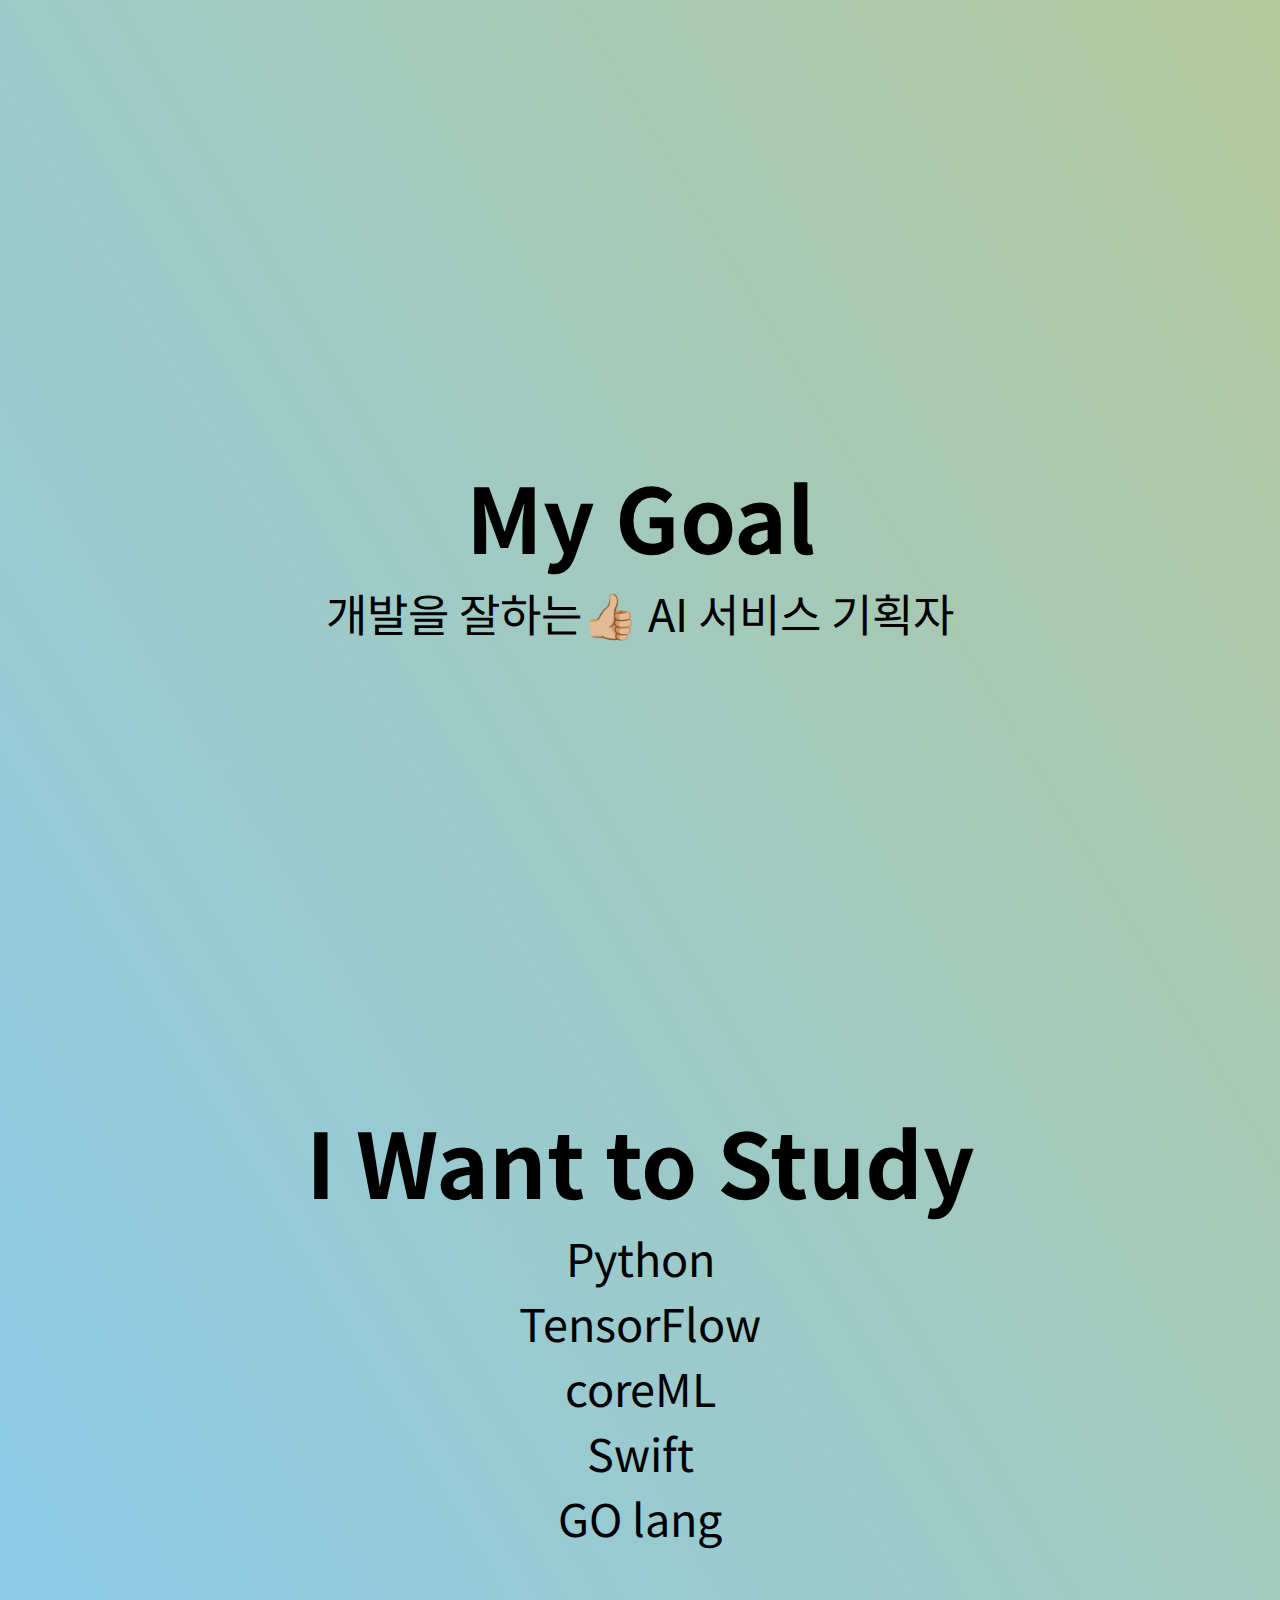
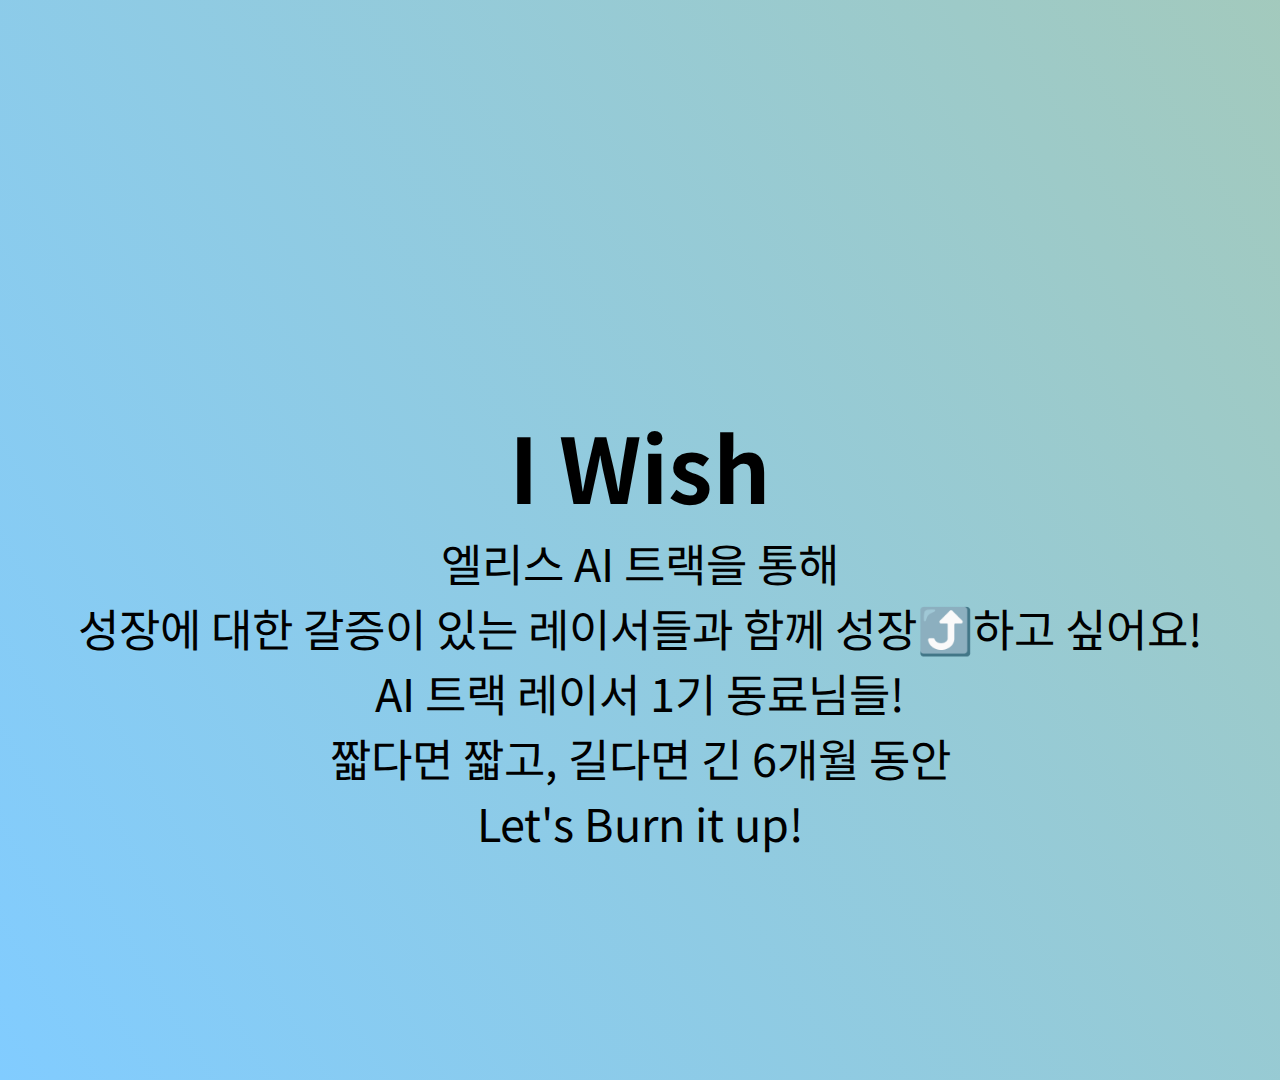
==== public/mypage.html @ 6e765414 "upload file" ====
<!DOCTYPE html>
<html>
<head>
    <meta charset="utf-8">
    <meta name="viewport" content="width=device-width, initial-scale=1.0">
    <title>My Universe</title>
    <link rel="stylesheet" href="index.css">
</head>
<body>
    <div></div>
        <section class="introduce">
            <h2>My Goal</h2>
            <p>개발을 잘하는👍🏼 AI 서비스 기획자</p>
        </section>
        <section class="introduce">
            <h2>I Want to Study</h2>
            <p>Python</p>
            <p>TensorFlow</p>
            <p>coreML</p>
            <p>Swift</p>
            <p>GO lang</p>
        </section>
        <section class="introduce">
            <h2>I Wish</h2>
            <p>엘리스 AI 트랙을 통해</p>
            <p>성장에 대한 갈증이 있는 레이서들과 함께 성장⤴️하고 싶어요!</p>
            <p>AI 트랙 레이서 1기 동료님들!</p>
            <p>짧다면 짧고, 길다면 긴 6개월 동안</p>
            <p>Let's Burn it up!</p>
        </section>
    </div>
</body>
</html>
---- public/index.css ----
@import url('https://fonts.googleapis.com/css2?family=Noto+Sans+KR:wght@400;900&display=swap');

* {
  margin: 0;
  padding: 0;
}

body {
  width:auto;
  min-height: 100vh;
  background: linear-gradient(239deg, #00e175, #ffc308, #81ccff);
  background-size: 1000%,1000%;
  animation: AnimationName 6s ease infinite alternate;
}

@keyframes AnimationName {
  0%{background-position:4% 0%}
  50%{background-position:97% 100%}
  100%{background-position:4% 0%}
}

.head-title {
  width: 100%;
  height: 5vh;
  background-color: white;
  text-align: center;
  font-size: 3vh;
  font-family:"Noto Sans KR", sans-serif;
  font-weight: bold;
  color: black;
}

h1 {
  position: relative;
  z-index: 11;
  width: 100%;
  height: auto;
  text-align: center;
  font-size: 13vh;
  font-family:"Noto Sans KR", sans-serif;
  font-weight: bold;
  color: black;
}

h2 {
  font-size: 10vh;
  font-family: "Noto Sans KR", sans-serif;
  font-weight: bold;
  text-align:center
}

p {
  font-size: 5vh;
  font-family: "Noto Sans KR", sans-serif;
  text-align:center
}

.world {
  display:flex;
  align-items: center;
  justify-content: center;
  width: auto;
  height: 70vh;
  perspective: 500px;
}

@media (min-width:100px) and (max-width:500px) {
  .world {
  display:flex;
  align-items: center;
  justify-content: center;
  width: auto;
  height: 40vh;
  perspective: 500px;
  }
}

.id-card {
  position: absolute;
  z-index:-1;
  width:280px;
  height:auto;
  animation: id-card-ani 2s infinite ease alternate;
  transform-style: preserve-3d;
}

@keyframes id-card-ani {
  0% {
    transform: rotateY(10deg);
  }
  100% {
    transform: rotateY(-10deg);
  }
}


.id-card-img {
  position: relative;;
  z-index:0;
  width:280px;
  height:auto;
  filter: drop-shadow(0 10px 10px rgb(44, 44, 44));
}

#my-name {
  position: absolute;
  z-index:10;
  padding-left: 15px 0;
  font-size: 30px;
  font-family:"Noto Sans KR", sans-serif;
  font-weight: bold;
  transform: translateZ(70px);
  bottom: 13%;
}

#my-name a {
  text-decoration: none;
  color: black;
}

img {
  max-width:100%;
  height:auto;
}

.my-photo {
  position:absolute;
  width:40%;
}


.my-photo:nth-of-type(1) {
  position:absolute;
  z-index:8;
  right: 28%;
  bottom: 50%;
  filter: drop-shadow(0 4px 20px rgb(85, 85, 85));
  transform: translateZ(70px);
}

.my-photo:nth-of-type(2) {
  position:absolute;
  z-index:7;
  width: 48%;
  right: 26%;
  bottom: 21.5%;
  transform: translateZ(85px);
}

.my-photo:nth-of-type(3) {
  position:absolute;
  z-index:6;
  width: 52%;
  right: 24%;
  bottom: 20%;
  transform: translateZ(70px);
}

.my-photo:nth-of-type(4) {
  position:absolute;
  z-index:5;
  right: 30%;
  bottom: 6%;
  transform: translateZ(50px);
}

.my-photo:nth-of-type(5) {
  position:absolute;
  z-index:4;
  width: 78%;
  right: 10%;
  bottom: 32%;
  transform: translateZ(50px);
}

.my-photo:nth-of-type(6) {
  position:absolute;
  z-index:3;
  width: 78%;
  right: 10%;
  bottom: 15%;
  filter: drop-shadow(0 2px 15px rgb(88, 88, 88));
  transform: translateZ(20px);
}

.my-photo:nth-of-type(7) {
  position:absolute;
  z-index:2;
  width: 88%;
  right: 6%;
  bottom: 33.5%;
  filter: drop-shadow(15px 15px 30px rgb(88, 88, 88));
  transform: translateZ(20px);
}

.my-photo:nth-of-type(8) {
  position:absolute;
  z-index:1;
  width: 88%;
  right: 6%;
  bottom: 2%;
}

.moving-space {
  margin-top: 9vw;
  width: 15%;
  height: auto;
}

.go-down {
  display: flex;
  align-items: center;
  justify-content: center;
  width: 100%;
  height: auto;
  margin-top: 120vh;
}

.go-down img {
  margin-top: 19vw;
  width: 15%;
  height: auto;
  align-items: center;
  animation : dungdung 1s ease infinite alternate;
}

@keyframes dungdung {
  0% {
    opacity: 0;
    margin-top: 0;
  }
  100% {
    opacity: 1;
    margin-top: 2vh;
  }
}

.introduce {
  margin-top: 50vh;
  margin-bottom: 25vh;
}

#workaholic {
  font-weight: bold;
  color: white;
  animation: glow 0.5s ease infinite;
}

@keyframes glow {
  0% {
    text-shadow: 0 0 1px white,
                0 0 1px white,
                0 0 1px white,
                0 0 1px white,
                0 0 5px white,
                0 0 10x white,
                0 0 12px white;

  }
  25% {
    text-shadow: 0 0 1px white,
                0 0 2px white,
                0 0 3px white,
                0 0 4px white,
                0 0 10px white,
                0 0 15x white,
                0 0 20px white;
  }
  50% {
    text-shadow: 0 0 4px white,
                0 0 5px white,
                0 0 6px white,
                0 0 10px white,
                0 0 20px white,
                0 0 40px white,
                0 0 80px white;
  }
  75% {
    text-shadow: 0 0 1px white,
                0 0 1px white,
                0 0 1px white,
                0 0 2px white,
                0 0 2px white,
                0 0 5x white,
                0 0 10px white;
  }
  100% {

  }
}

.scream {
  font-size:10vh;
}

.tall {
  width: 100%;
  height: auto;
}

a {
  color:#fff;
  height:160px;
  text-decoration: none;
  font-family: "Noto Sans KR",sans-serif;
  font-size:3rem;
 
}



.footer-title {
  width: 100%;
  height: 10vh;
  background-color: gray;
}
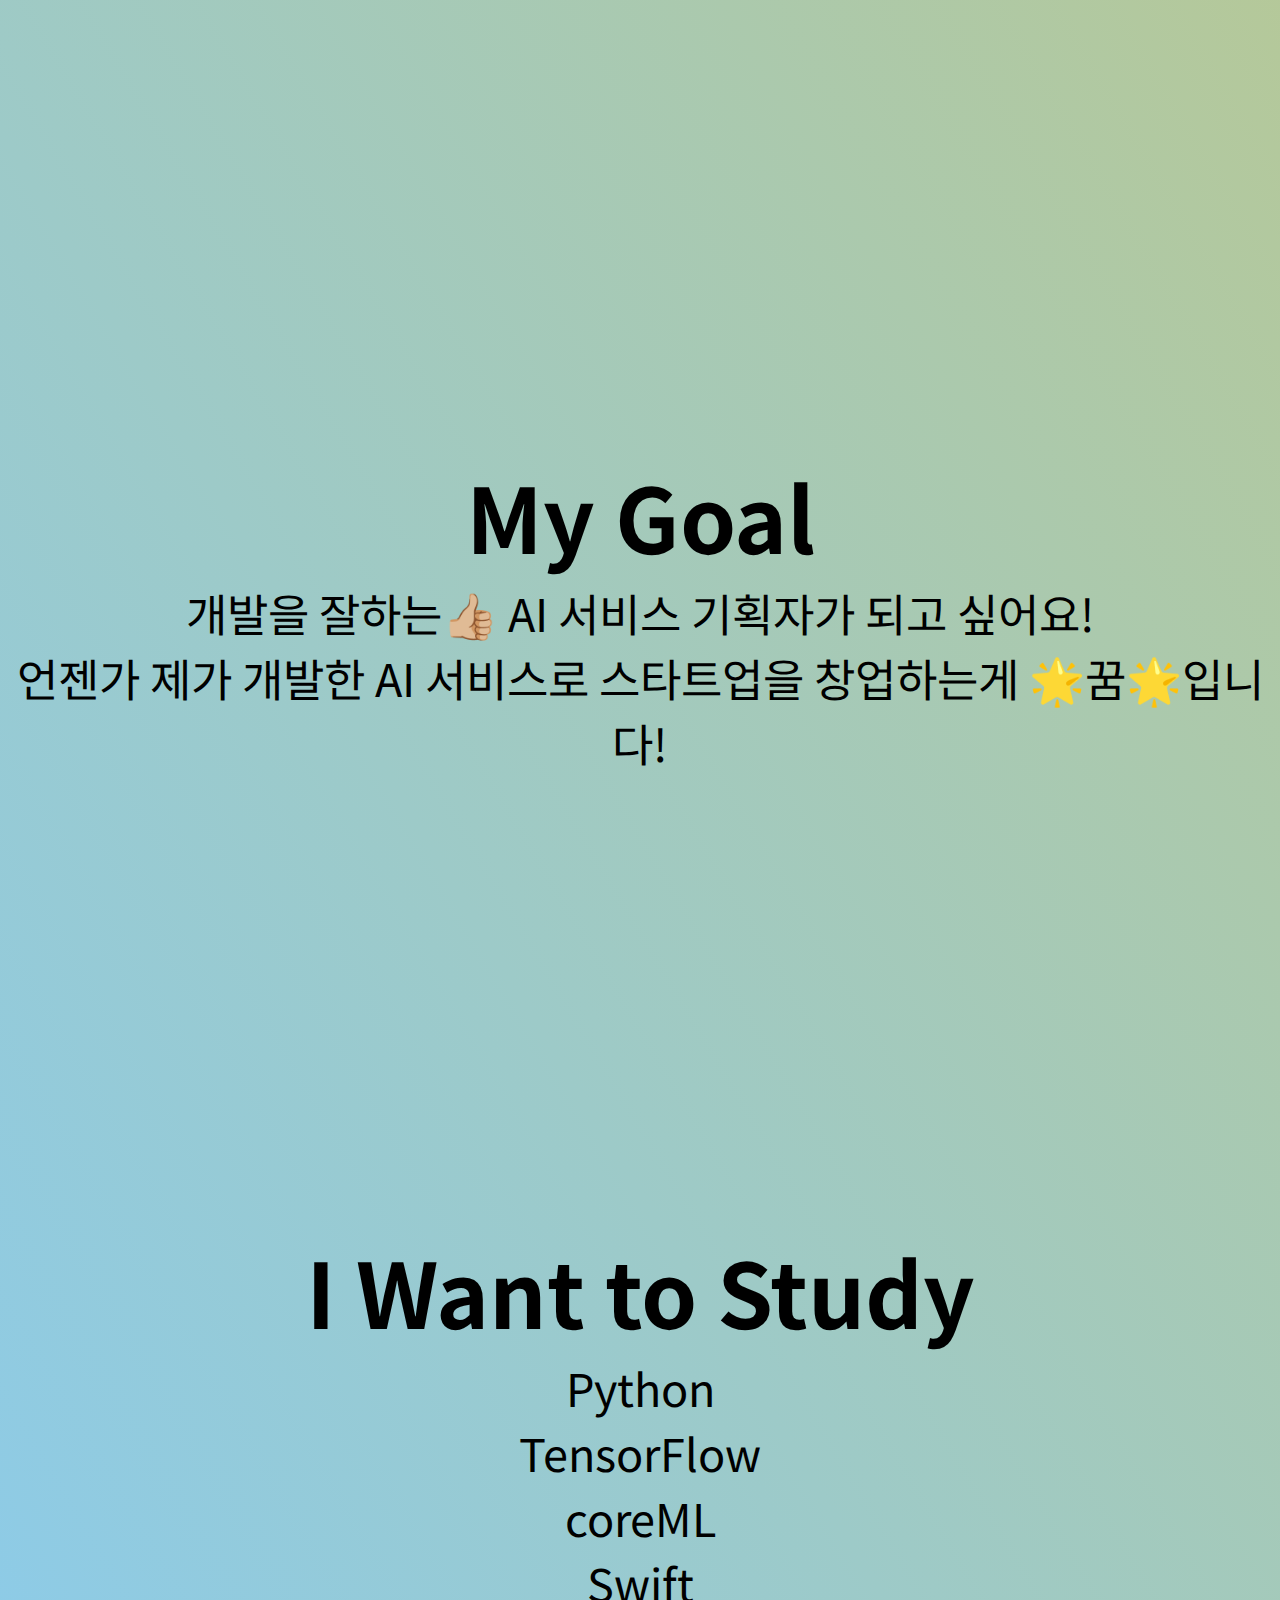
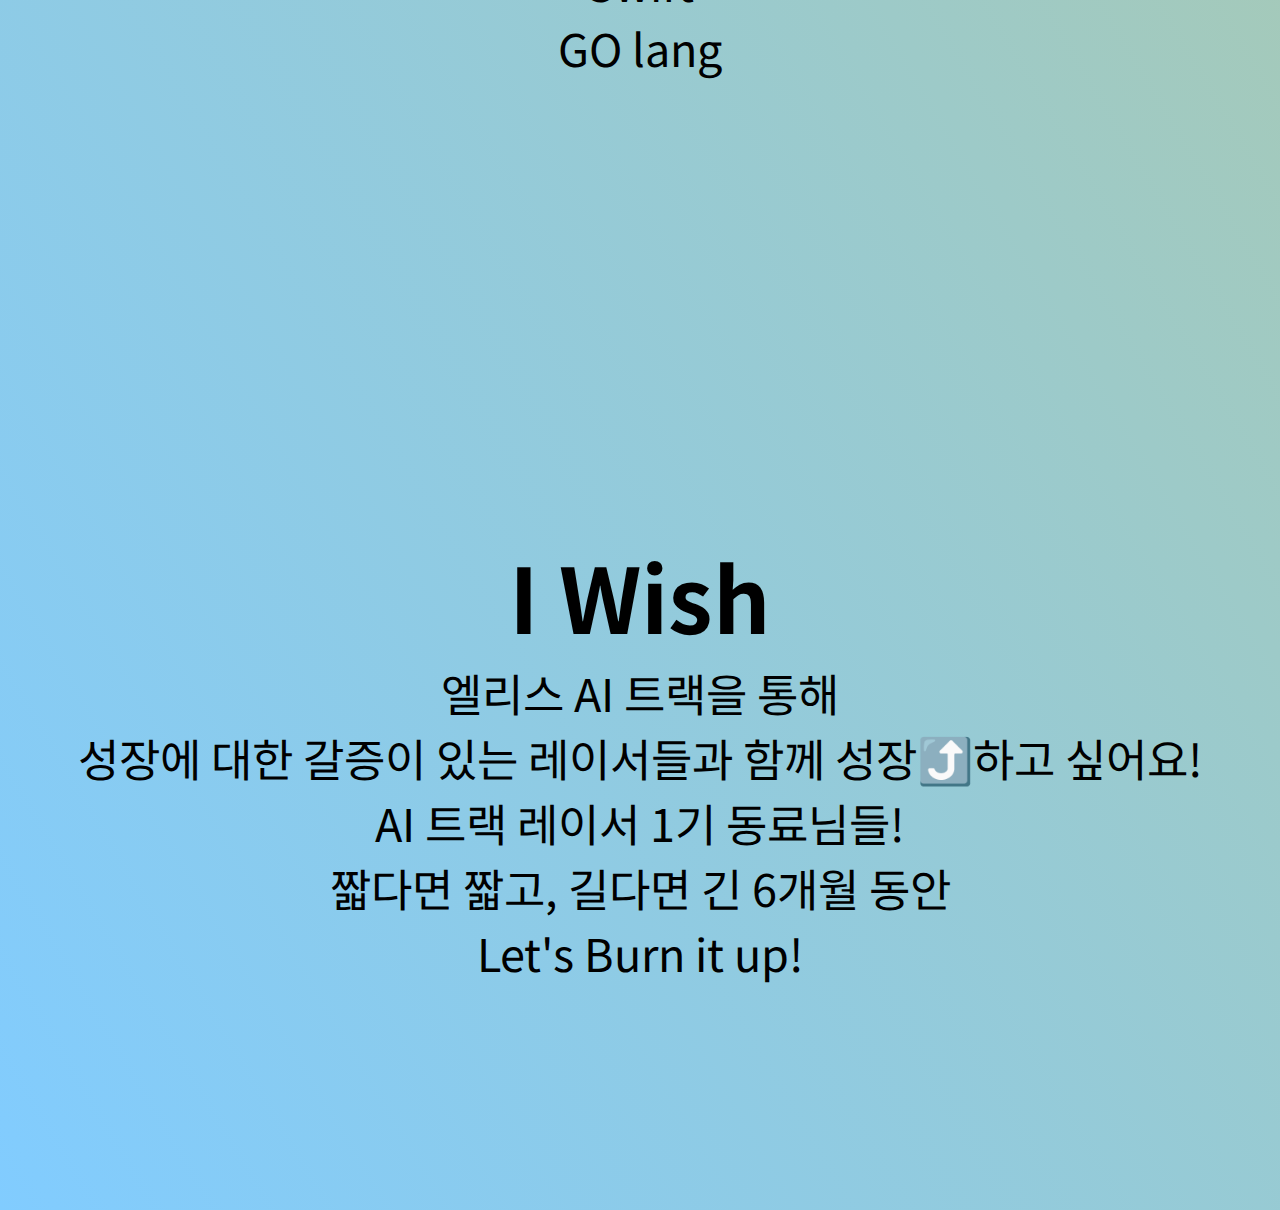
==== commit 224574ff: "Update public/mypage.html, public/index.html files" ====
--- a/public/mypage.html
+++ b/public/mypage.html
@@ -10,7 +10,8 @@
     <div></div>
         <section class="introduce">
             <h2>My Goal</h2>
-            <p>개발을 잘하는👍🏼 AI 서비스 기획자</p>
+            <p>개발을 잘하는👍🏼 AI 서비스 기획자가 되고 싶어요!</p>
+            <p>언젠가 제가 개발한 AI 서비스로 스타트업을 창업하는게 🌟꿈🌟입니다!</p>
         </section>
         <section class="introduce">
             <h2>I Want to Study</h2>
@@ -30,4 +31,4 @@
         </section>
     </div>
 </body>
-</html>+</html>
--- a/public/index.css
+++ b/public/index.css
@@ -313,4 +313,4 @@
   width: 100%;
   height: 10vh;
   background-color: gray;
-}+}
